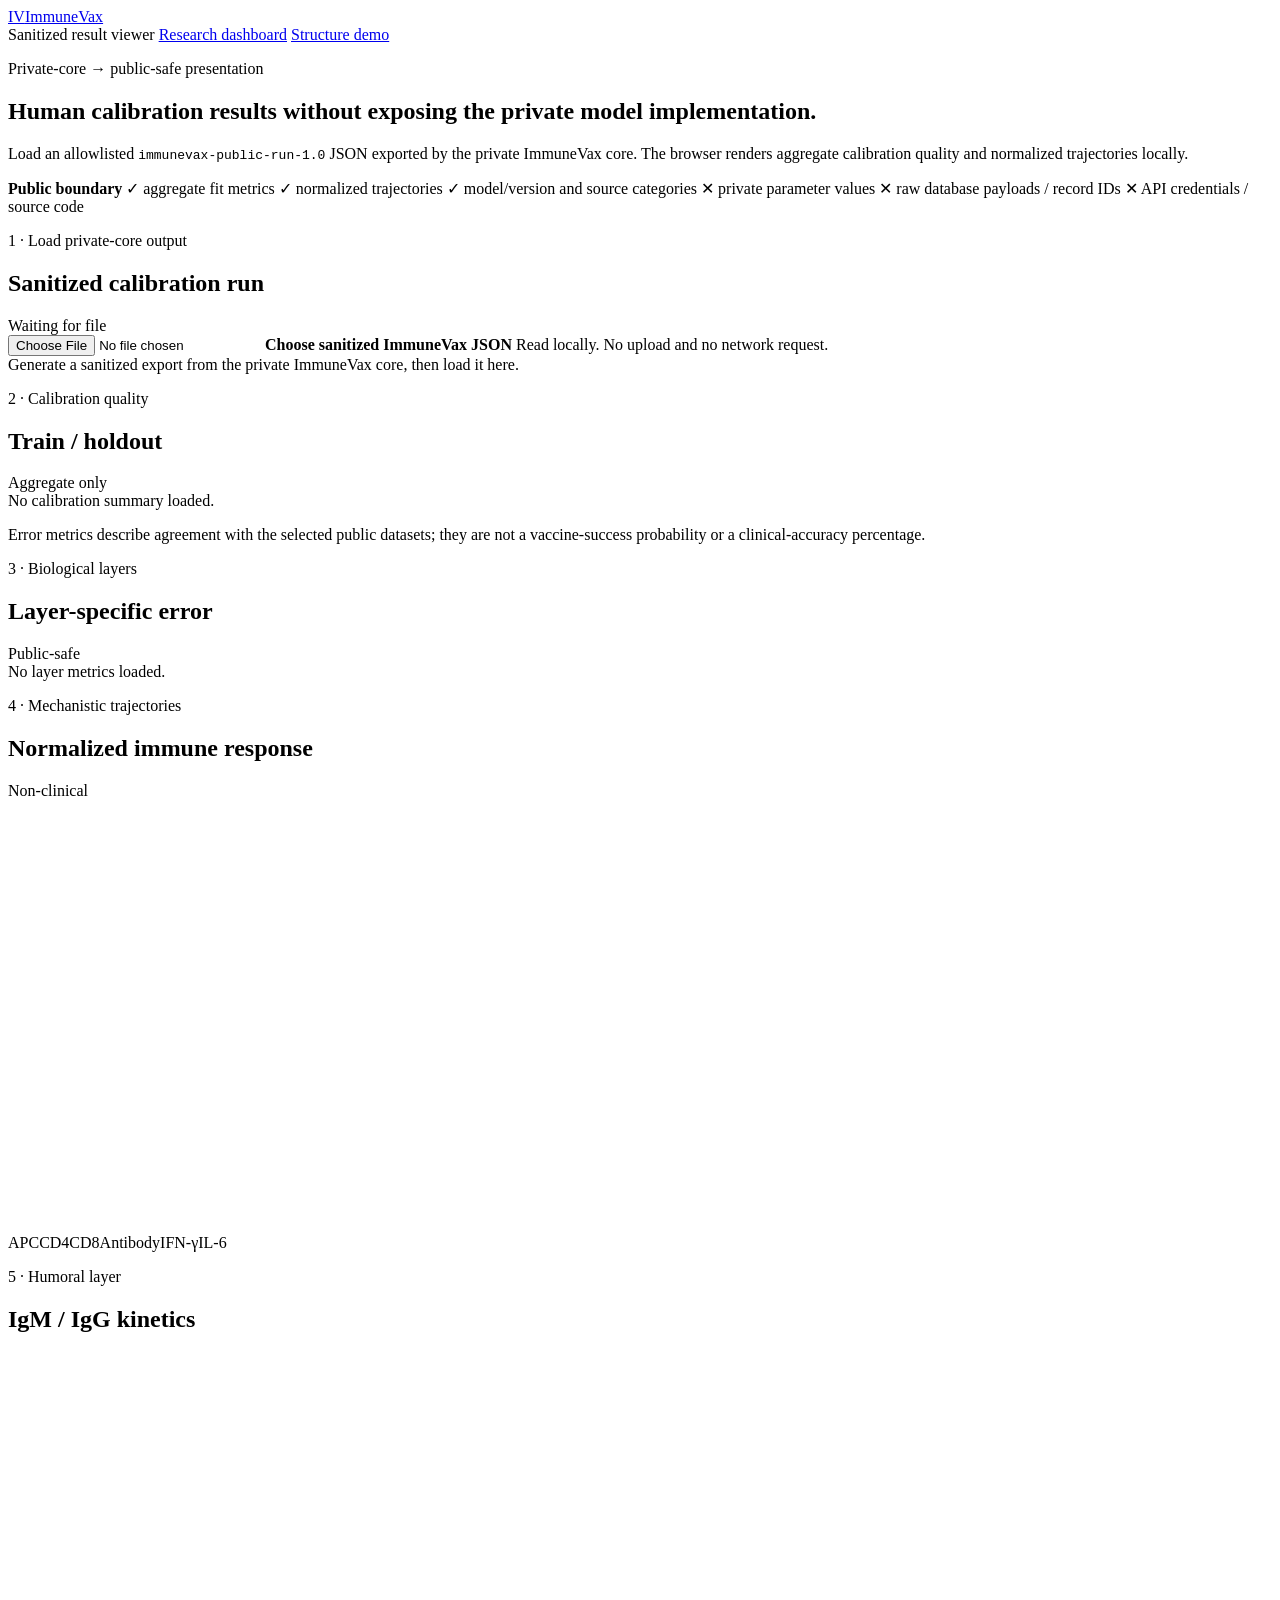
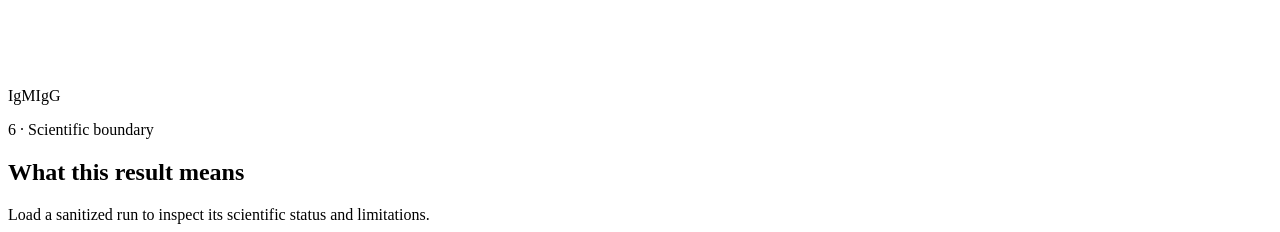
==== calibration-demo.html @ c81732dd "feat(demo): add sanitized human-calibration viewer" ====
<!doctype html>
<html lang="en">
<head>
  <meta charset="utf-8">
  <meta name="viewport" content="width=device-width,initial-scale=1">
  <meta name="description" content="ImmuneVax sanitized human-calibration result viewer.">
  <title>ImmuneVax — Human Calibration Viewer</title>
  <link rel="stylesheet" href="./calibration-demo.css">
</head>
<body>
  <nav class="topbar">
    <a class="brand" href="./index.html"><span class="mark">IV</span><span>ImmuneVax</span></a>
    <div class="nav-actions">
      <span class="mode">Sanitized result viewer</span>
      <a class="button ghost" href="./research-dashboard.html">Research dashboard</a>
      <a class="button ghost" href="./live-demo.html">Structure demo</a>
    </div>
  </nav>

  <main>
    <section class="hero">
      <div>
        <p class="eyebrow">Private-core → public-safe presentation</p>
        <h1>Human calibration results without exposing the private model implementation.</h1>
        <p class="lede">Load an allowlisted <code>immunevax-public-run-1.0</code> JSON exported by the private ImmuneVax core. The browser renders aggregate calibration quality and normalized trajectories locally.</p>
      </div>
      <div class="privacy-card">
        <strong>Public boundary</strong>
        <span>✓ aggregate fit metrics</span>
        <span>✓ normalized trajectories</span>
        <span>✓ model/version and source categories</span>
        <span>✕ private parameter values</span>
        <span>✕ raw database payloads / record IDs</span>
        <span>✕ API credentials / source code</span>
      </div>
    </section>

    <section class="panel upload-panel">
      <div class="panel-head">
        <div><p class="eyebrow">1 · Load private-core output</p><h2>Sanitized calibration run</h2></div>
        <span id="statusBadge" class="status">Waiting for file</span>
      </div>
      <label class="upload-box" for="runFile">
        <input id="runFile" type="file" accept=".json,application/json">
        <strong>Choose sanitized ImmuneVax JSON</strong>
        <span>Read locally. No upload and no network request.</span>
      </label>
      <div id="runSummary" class="summary-box">Generate a sanitized export from the private ImmuneVax core, then load it here.</div>
    </section>

    <section class="grid two">
      <div class="panel">
        <div class="panel-head"><div><p class="eyebrow">2 · Calibration quality</p><h2>Train / holdout</h2></div><span class="status safe">Aggregate only</span></div>
        <div id="calibrationMetrics" class="metric-grid"><div class="empty">No calibration summary loaded.</div></div>
        <p class="note">Error metrics describe agreement with the selected public datasets; they are not a vaccine-success probability or a clinical-accuracy percentage.</p>
      </div>
      <div class="panel">
        <div class="panel-head"><div><p class="eyebrow">3 · Biological layers</p><h2>Layer-specific error</h2></div><span class="status">Public-safe</span></div>
        <div id="layerMetrics" class="layer-list"><div class="empty">No layer metrics loaded.</div></div>
      </div>
    </section>

    <section class="panel">
      <div class="panel-head"><div><p class="eyebrow">4 · Mechanistic trajectories</p><h2>Normalized immune response</h2></div><span class="status warning">Non-clinical</span></div>
      <canvas id="trajectoryCanvas" width="1200" height="430" aria-label="Normalized private-core immune response trajectories"></canvas>
      <div class="legend">
        <span><i class="c1"></i>APC</span><span><i class="c2"></i>CD4</span><span><i class="c3"></i>CD8</span><span><i class="c4"></i>Antibody</span><span><i class="c5"></i>IFN-γ</span><span><i class="c6"></i>IL-6</span>
      </div>
    </section>

    <section class="grid two">
      <div class="panel">
        <div class="panel-head"><div><p class="eyebrow">5 · Humoral layer</p><h2>IgM / IgG kinetics</h2></div></div>
        <canvas id="humoralCanvas" width="900" height="330" aria-label="Normalized IgM and IgG kinetics"></canvas>
        <div class="legend"><span><i class="h1"></i>IgM</span><span><i class="h2"></i>IgG</span></div>
      </div>
      <div class="panel">
        <div class="panel-head"><div><p class="eyebrow">6 · Scientific boundary</p><h2>What this result means</h2></div></div>
        <div id="scientificStatus" class="boundary-text">Load a sanitized run to inspect its scientific status and limitations.</div>
        <div id="limitations" class="limitations"></div>
      </div>
    </section>
  </main>

  <div id="toast" class="toast" role="status" aria-live="polite"></div>
  <script src="./calibration-demo.js"></script>
</body>
</html>
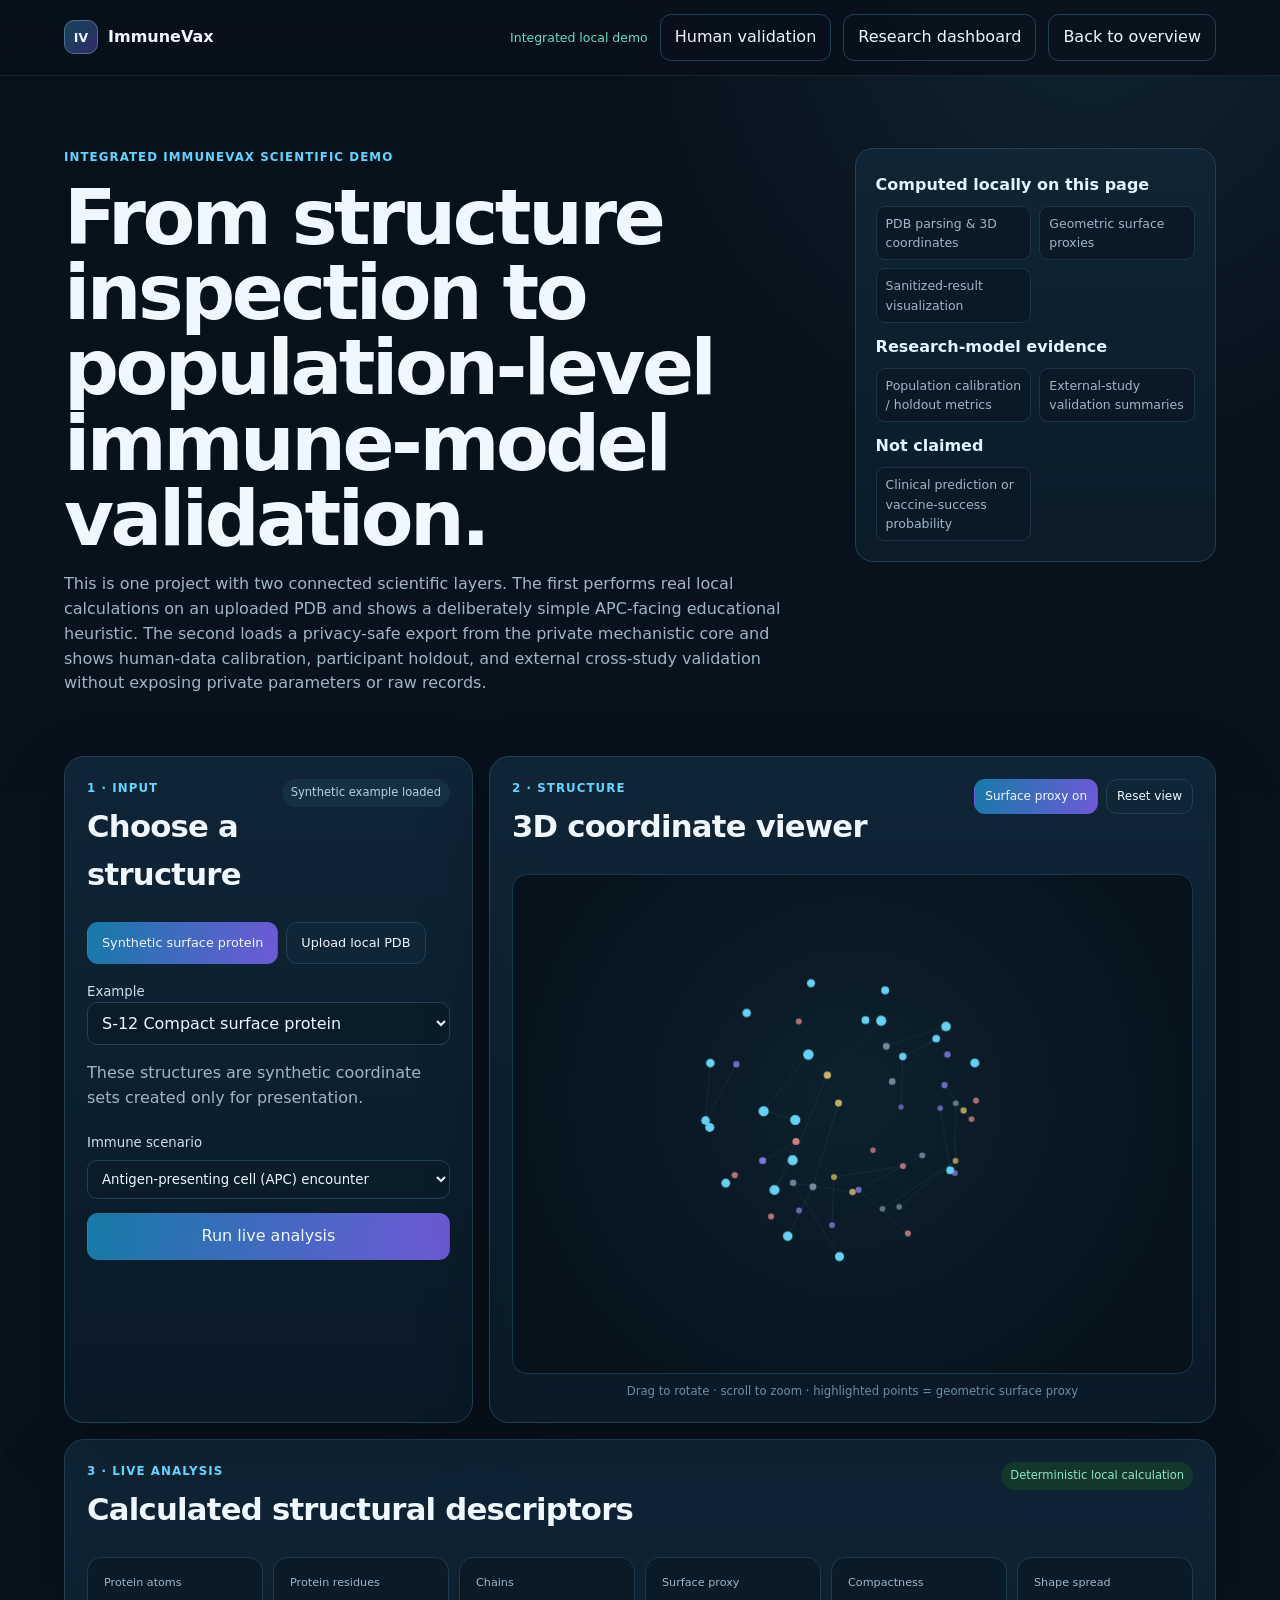
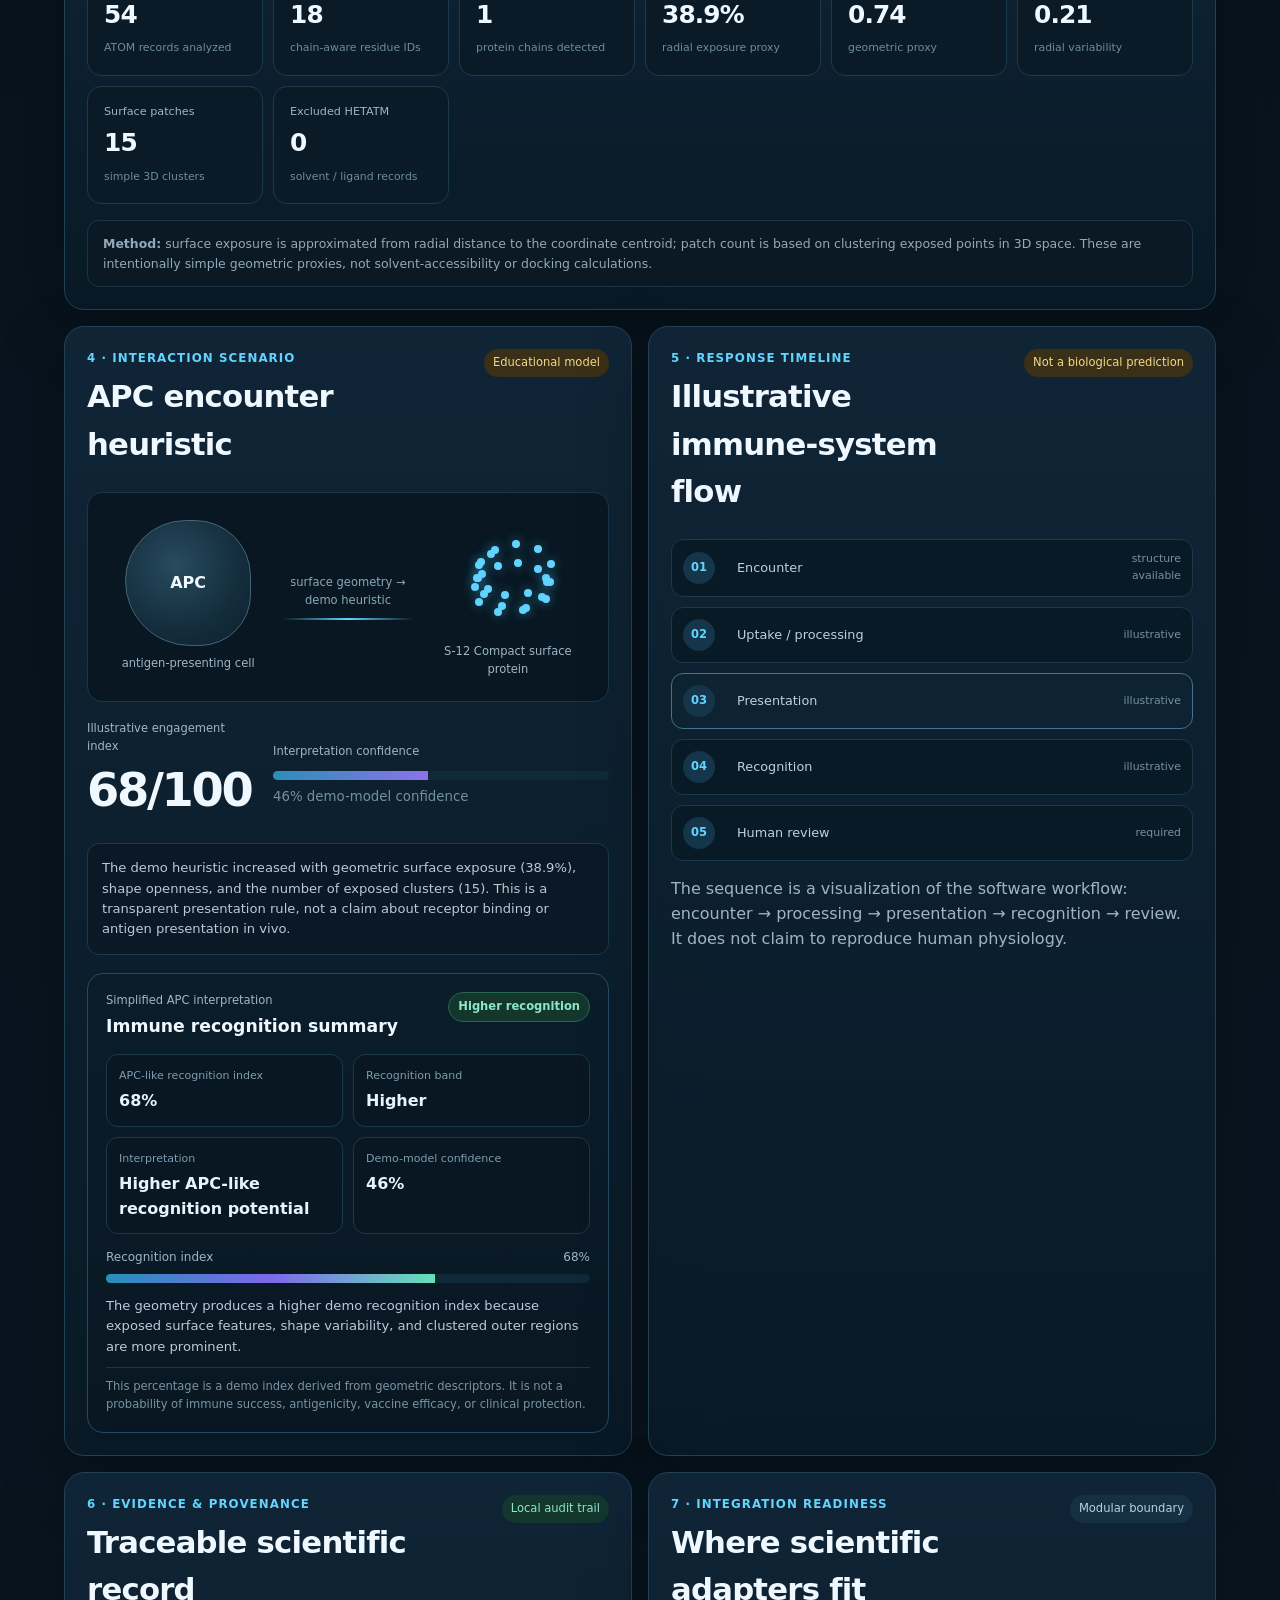
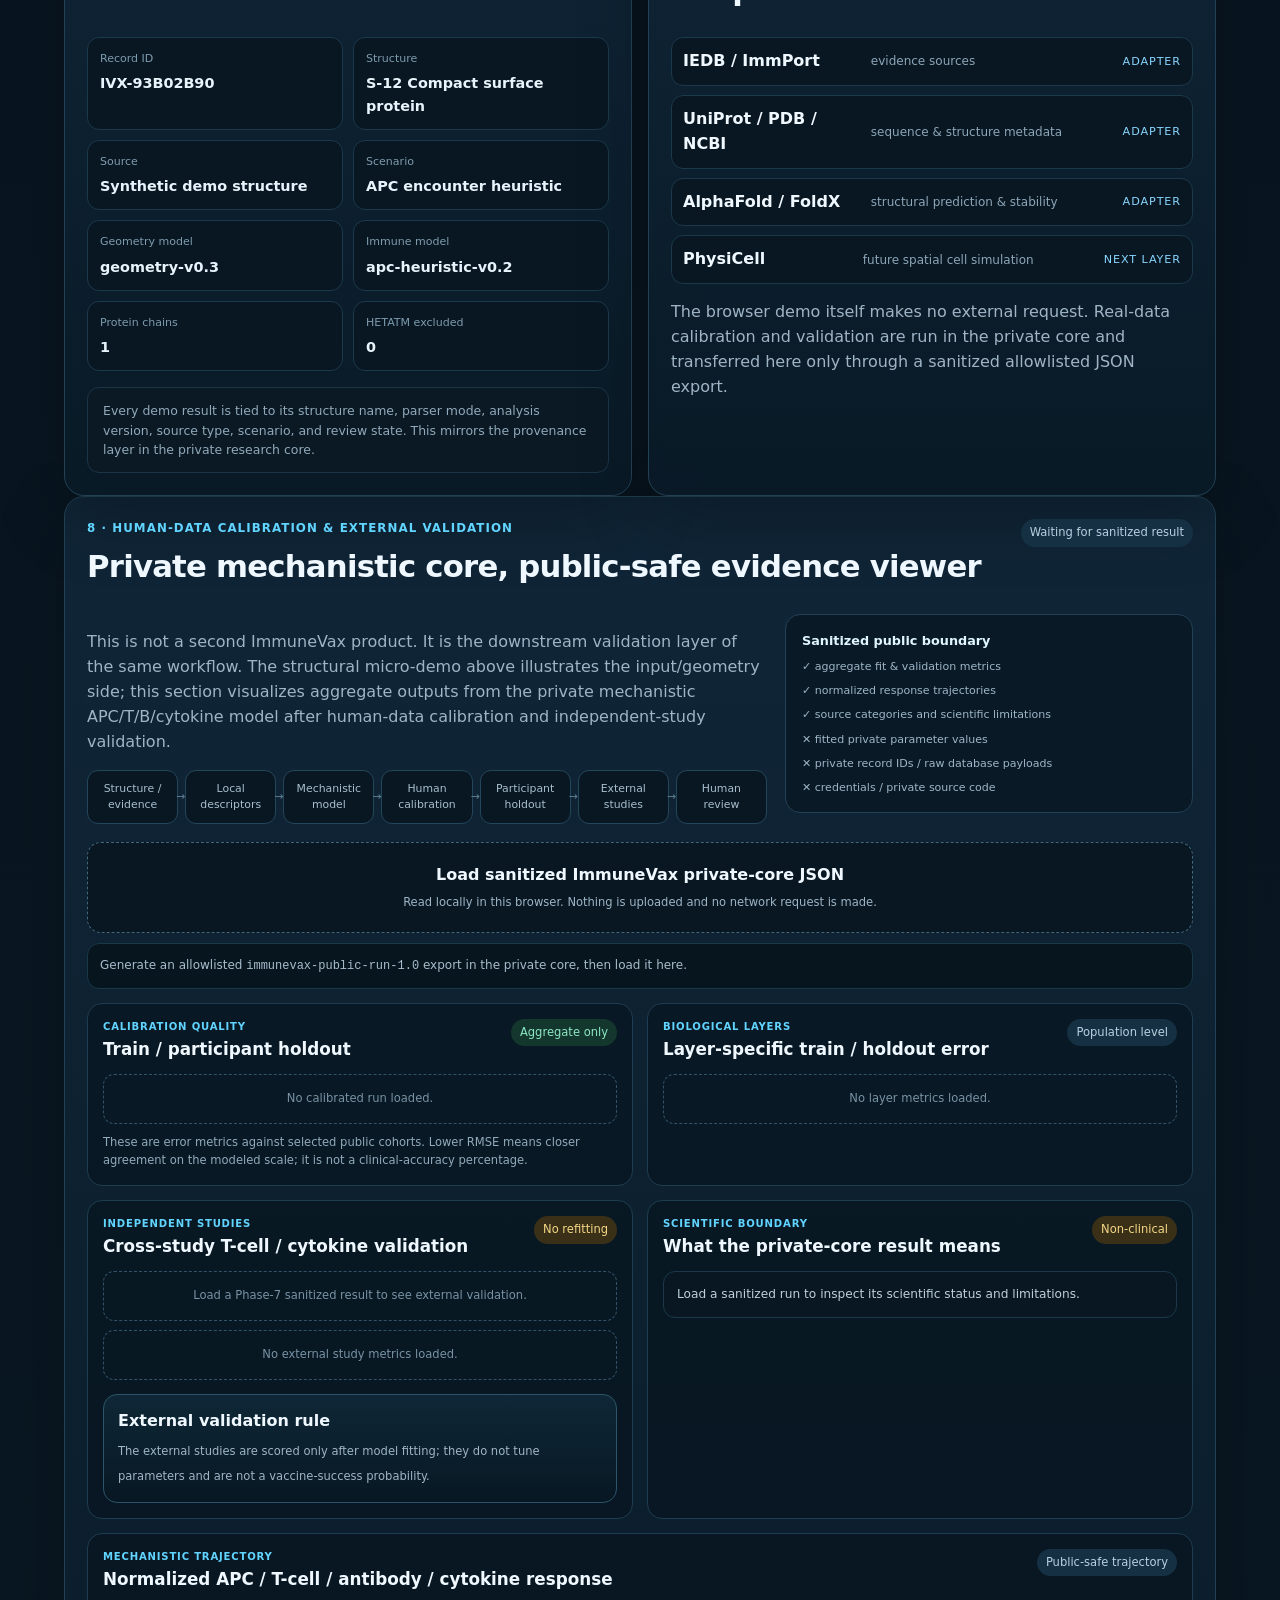
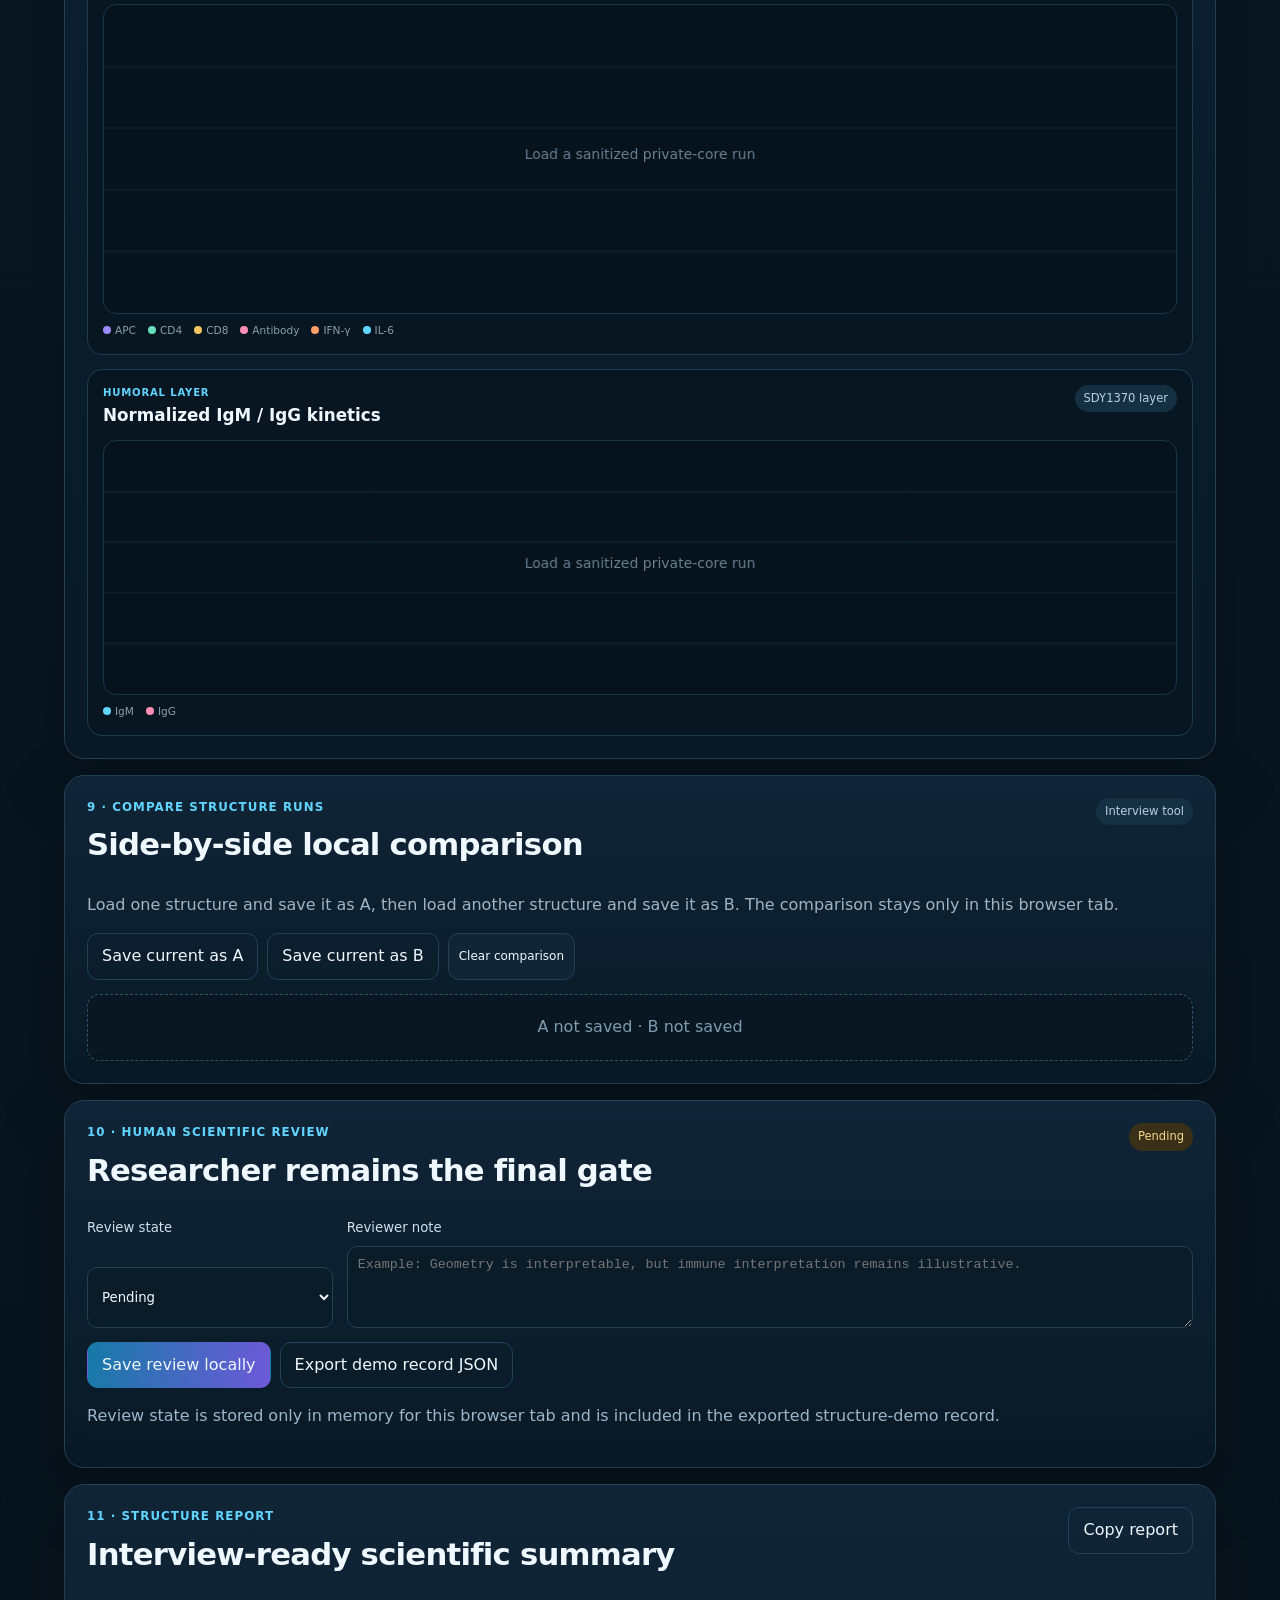
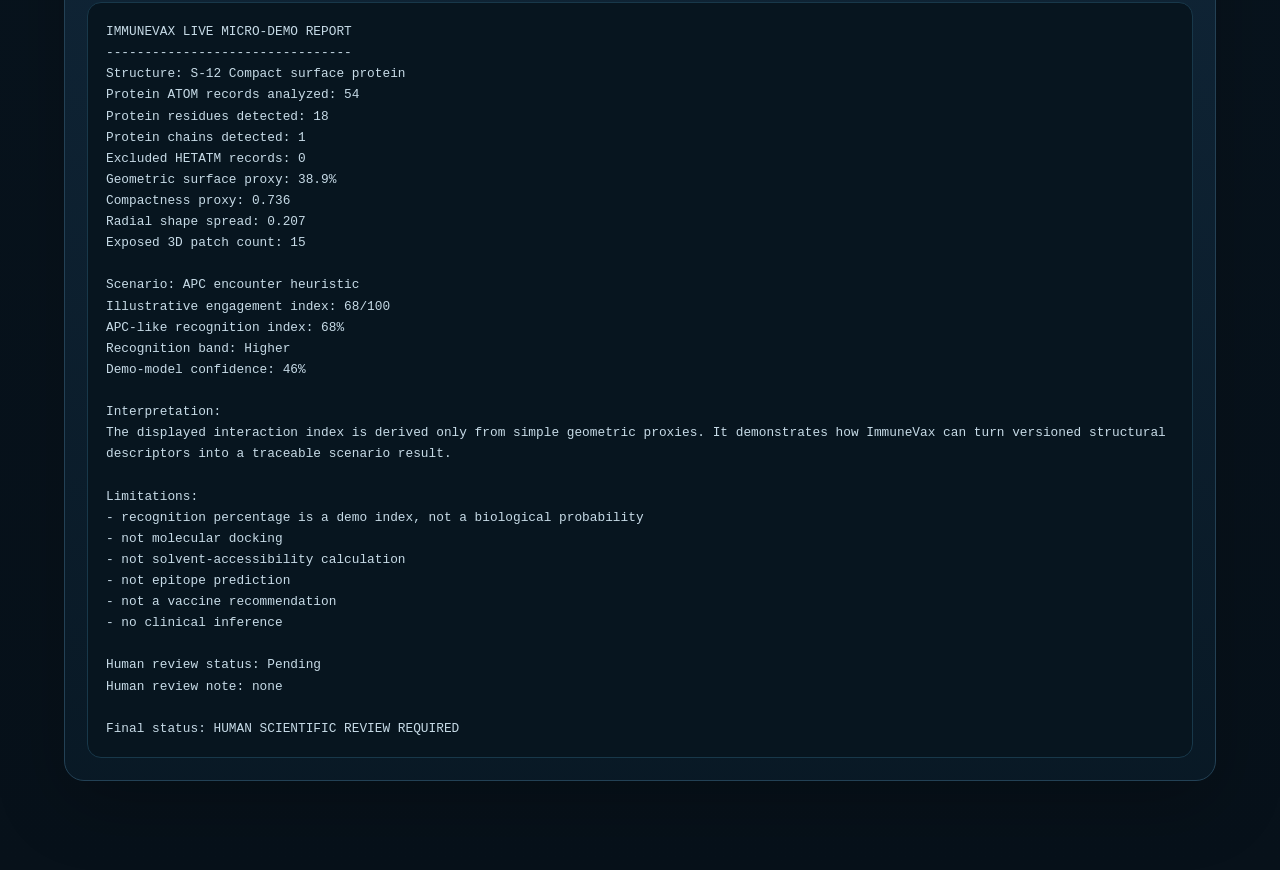
==== commit 9b536a41: "refactor(demo): redirect legacy calibration page to unified demo" ====
--- a/calibration-demo.html
+++ b/calibration-demo.html
@@ -3,86 +3,14 @@
 <head>
   <meta charset="utf-8">
   <meta name="viewport" content="width=device-width,initial-scale=1">
-  <meta name="description" content="ImmuneVax sanitized human-calibration result viewer.">
-  <title>ImmuneVax — Human Calibration Viewer</title>
-  <link rel="stylesheet" href="./calibration-demo.css">
+  <meta http-equiv="refresh" content="0; url=./live-demo.html#human-calibration">
+  <meta name="robots" content="noindex">
+  <title>ImmuneVax — Human validation moved</title>
+  <script>
+    window.location.replace("./live-demo.html#human-calibration");
+  </script>
 </head>
 <body>
-  <nav class="topbar">
-    <a class="brand" href="./index.html"><span class="mark">IV</span><span>ImmuneVax</span></a>
-    <div class="nav-actions">
-      <span class="mode">Sanitized result viewer</span>
-      <a class="button ghost" href="./research-dashboard.html">Research dashboard</a>
-      <a class="button ghost" href="./live-demo.html">Structure demo</a>
-    </div>
-  </nav>
-
-  <main>
-    <section class="hero">
-      <div>
-        <p class="eyebrow">Private-core → public-safe presentation</p>
-        <h1>Human calibration results without exposing the private model implementation.</h1>
-        <p class="lede">Load an allowlisted <code>immunevax-public-run-1.0</code> JSON exported by the private ImmuneVax core. The browser renders aggregate calibration quality and normalized trajectories locally.</p>
-      </div>
-      <div class="privacy-card">
-        <strong>Public boundary</strong>
-        <span>✓ aggregate fit metrics</span>
-        <span>✓ normalized trajectories</span>
-        <span>✓ model/version and source categories</span>
-        <span>✕ private parameter values</span>
-        <span>✕ raw database payloads / record IDs</span>
-        <span>✕ API credentials / source code</span>
-      </div>
-    </section>
-
-    <section class="panel upload-panel">
-      <div class="panel-head">
-        <div><p class="eyebrow">1 · Load private-core output</p><h2>Sanitized calibration run</h2></div>
-        <span id="statusBadge" class="status">Waiting for file</span>
-      </div>
-      <label class="upload-box" for="runFile">
-        <input id="runFile" type="file" accept=".json,application/json">
-        <strong>Choose sanitized ImmuneVax JSON</strong>
-        <span>Read locally. No upload and no network request.</span>
-      </label>
-      <div id="runSummary" class="summary-box">Generate a sanitized export from the private ImmuneVax core, then load it here.</div>
-    </section>
-
-    <section class="grid two">
-      <div class="panel">
-        <div class="panel-head"><div><p class="eyebrow">2 · Calibration quality</p><h2>Train / holdout</h2></div><span class="status safe">Aggregate only</span></div>
-        <div id="calibrationMetrics" class="metric-grid"><div class="empty">No calibration summary loaded.</div></div>
-        <p class="note">Error metrics describe agreement with the selected public datasets; they are not a vaccine-success probability or a clinical-accuracy percentage.</p>
-      </div>
-      <div class="panel">
-        <div class="panel-head"><div><p class="eyebrow">3 · Biological layers</p><h2>Layer-specific error</h2></div><span class="status">Public-safe</span></div>
-        <div id="layerMetrics" class="layer-list"><div class="empty">No layer metrics loaded.</div></div>
-      </div>
-    </section>
-
-    <section class="panel">
-      <div class="panel-head"><div><p class="eyebrow">4 · Mechanistic trajectories</p><h2>Normalized immune response</h2></div><span class="status warning">Non-clinical</span></div>
-      <canvas id="trajectoryCanvas" width="1200" height="430" aria-label="Normalized private-core immune response trajectories"></canvas>
-      <div class="legend">
-        <span><i class="c1"></i>APC</span><span><i class="c2"></i>CD4</span><span><i class="c3"></i>CD8</span><span><i class="c4"></i>Antibody</span><span><i class="c5"></i>IFN-γ</span><span><i class="c6"></i>IL-6</span>
-      </div>
-    </section>
-
-    <section class="grid two">
-      <div class="panel">
-        <div class="panel-head"><div><p class="eyebrow">5 · Humoral layer</p><h2>IgM / IgG kinetics</h2></div></div>
-        <canvas id="humoralCanvas" width="900" height="330" aria-label="Normalized IgM and IgG kinetics"></canvas>
-        <div class="legend"><span><i class="h1"></i>IgM</span><span><i class="h2"></i>IgG</span></div>
-      </div>
-      <div class="panel">
-        <div class="panel-head"><div><p class="eyebrow">6 · Scientific boundary</p><h2>What this result means</h2></div></div>
-        <div id="scientificStatus" class="boundary-text">Load a sanitized run to inspect its scientific status and limitations.</div>
-        <div id="limitations" class="limitations"></div>
-      </div>
-    </section>
-  </main>
-
-  <div id="toast" class="toast" role="status" aria-live="polite"></div>
-  <script src="./calibration-demo.js"></script>
+  <p>The human calibration viewer is now part of the unified ImmuneVax demo. <a href="./live-demo.html#human-calibration">Open the integrated human-validation section.</a></p>
 </body>
 </html>
